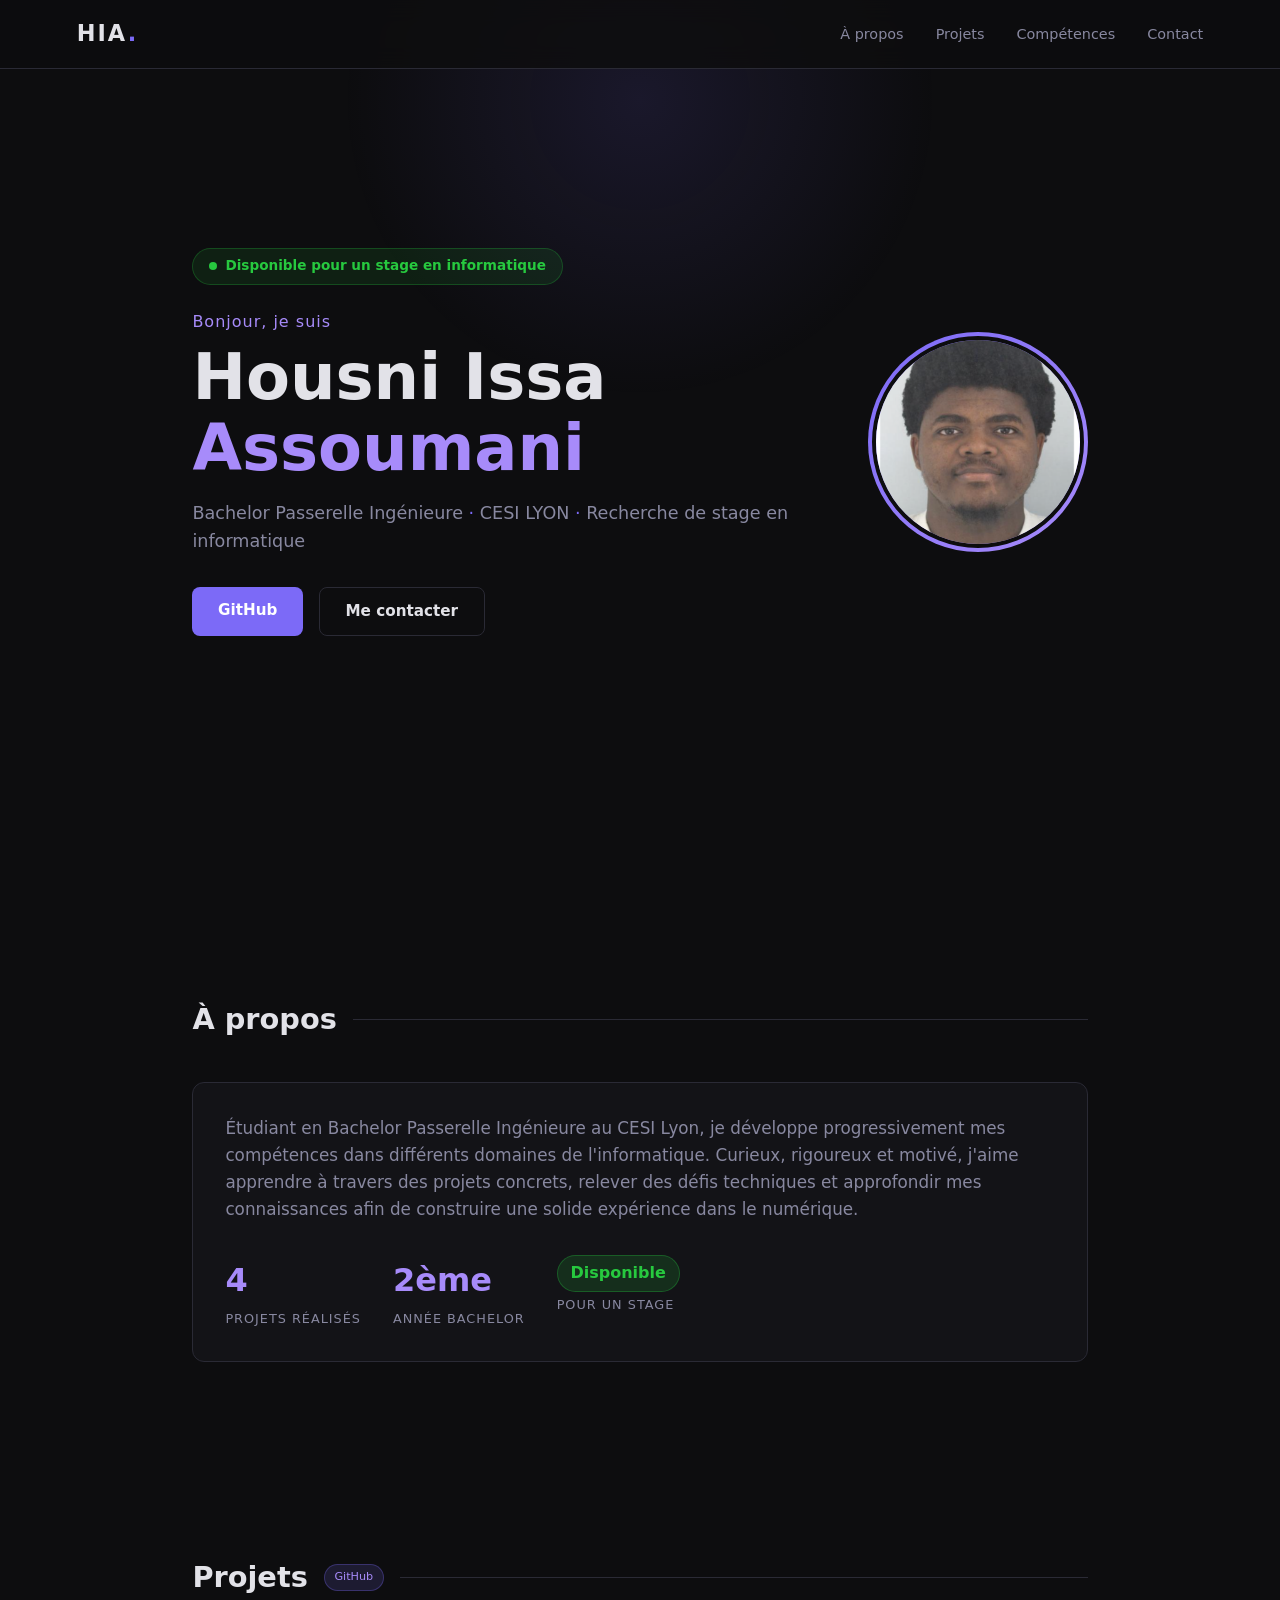
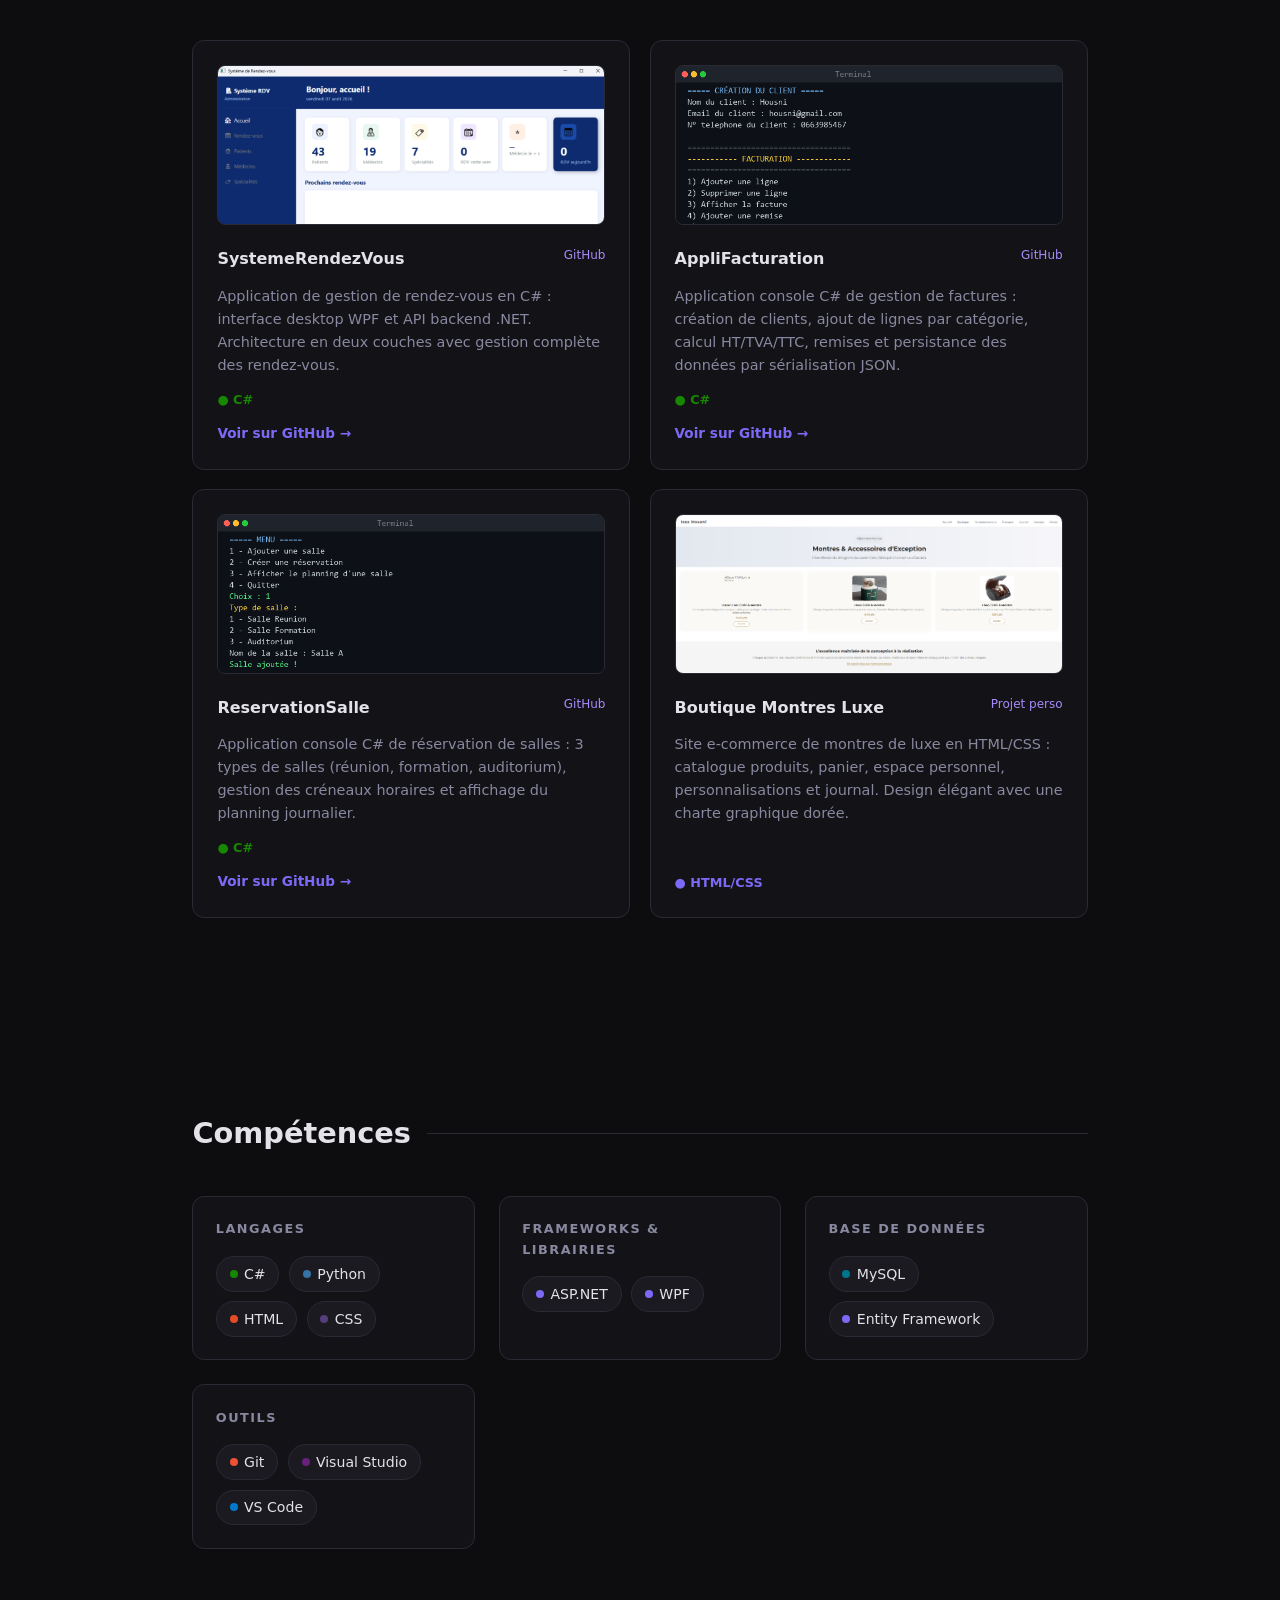
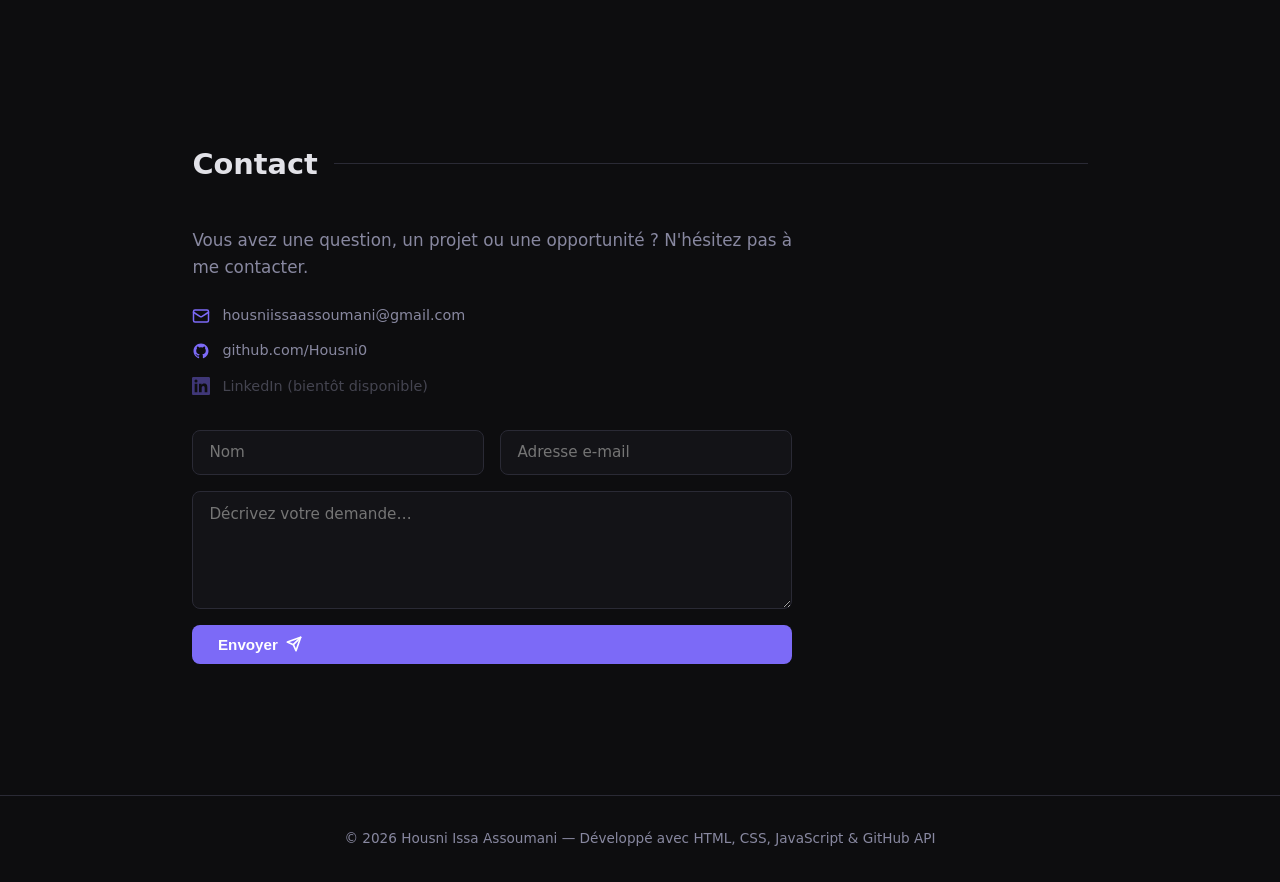
==== index.html @ fc41482b "Initial commit: portfolio Housni Issa Assoumani" ====
<!DOCTYPE html>
<html lang="fr">
<head>
  <meta charset="UTF-8" />
  <meta name="viewport" content="width=device-width, initial-scale=1.0" />
  <title>Housni Issa Assoumani — Portfolio</title>
  <link rel="stylesheet" href="style.css" />
</head>
<body>

  <!-- NAV -->
  <nav>
    <span class="logo">HIA<span class="dot">.</span></span>
    <ul>
      <li><a href="#about">À propos</a></li>
      <li><a href="#projects">Projets</a></li>
      <li><a href="#skills">Compétences</a></li>
      <li><a href="#contact">Contact</a></li>
    </ul>
  </nav>

  <!-- HERO -->
  <section id="hero">
    <div class="hero-bg-glow"></div>
    <div class="hero-content">
      <div class="hero-badge">
        <span class="pulse"></span> Disponible pour un stage en informatique
      </div>
      <p class="greeting">Bonjour, je suis</p>
      <h1>Housni Issa<br /><span class="highlight">Assoumani</span></h1>
      <p class="tagline">Bachelor Passerelle Ingénieure <span class="dot">·</span> CESI LYON <span class="dot">·</span> Recherche de stage en informatique</p>
      <div class="hero-links">
        <a href="https://github.com/Housni0" target="_blank" class="btn btn-primary">GitHub</a>
        <a href="#contact" class="btn btn-outline">Me contacter</a>
      </div>
    </div>
    <div class="hero-visual">
      <div class="avatar-ring">
        <img id="avatar" src="" alt="Housni Issa Assoumani" />
      </div>
    </div>
  </section>

  <!-- ABOUT -->
  <section id="about" class="reveal">
    <h2 class="section-title">À propos</h2>
    <div class="about-card">
      <p>
        Étudiant en Bachelor Passerelle Ingénieure au CESI Lyon, je développe progressivement
        mes compétences dans différents domaines de l'informatique. Curieux, rigoureux et motivé,
        j'aime apprendre à travers des projets concrets, relever des défis techniques et approfondir
        mes connaissances afin de construire une solide expérience dans le numérique.
      </p>
      <div class="stats">
        <div class="stat">
          <span class="stat-value">4</span>
          <span class="stat-label">Projets réalisés</span>
        </div>
        <div class="stat">
          <span class="stat-value">2ème</span>
          <span class="stat-label">Année Bachelor</span>
        </div>
        <div class="stat">
          <span class="stat-value available-badge">Disponible</span>
          <span class="stat-label">Pour un stage</span>
        </div>
      </div>
    </div>
  </section>

  <!-- PROJECTS -->
  <section id="projects" class="reveal">
    <h2 class="section-title">Projets <span class="tag">GitHub</span></h2>
    <div id="projects-grid" class="projects-grid">
      <div class="loading">Chargement des projets…</div>
    </div>
  </section>

  <!-- SKILLS -->
  <section id="skills" class="reveal">
    <h2 class="section-title">Compétences</h2>
    <div class="skills-grid">

      <div class="skill-category">
        <h3 class="skill-cat-title">Langages</h3>
        <div class="skill-badges">
          <span class="skill-badge"><span class="skill-dot" style="background:#178600"></span>C#</span>
          <span class="skill-badge"><span class="skill-dot" style="background:#3572A5"></span>Python</span>
          <span class="skill-badge"><span class="skill-dot" style="background:#e34c26"></span>HTML</span>
          <span class="skill-badge"><span class="skill-dot" style="background:#563d7c"></span>CSS</span>
        </div>
      </div>

      <div class="skill-category">
        <h3 class="skill-cat-title">Frameworks & Librairies</h3>
        <div class="skill-badges">
          <span class="skill-badge"><span class="skill-dot" style="background:#7c6af7"></span>ASP.NET</span>
          <span class="skill-badge"><span class="skill-dot" style="background:#7c6af7"></span>WPF</span>
        </div>
      </div>

      <div class="skill-category">
        <h3 class="skill-cat-title">Base de données</h3>
        <div class="skill-badges">
          <span class="skill-badge"><span class="skill-dot" style="background:#00758f"></span>MySQL</span>
          <span class="skill-badge"><span class="skill-dot" style="background:#7c6af7"></span>Entity Framework</span>
        </div>
      </div>

      <div class="skill-category">
        <h3 class="skill-cat-title">Outils</h3>
        <div class="skill-badges">
          <span class="skill-badge"><span class="skill-dot" style="background:#f05033"></span>Git</span>
          <span class="skill-badge"><span class="skill-dot" style="background:#68217a"></span>Visual Studio</span>
          <span class="skill-badge"><span class="skill-dot" style="background:#007acc"></span>VS Code</span>
        </div>
      </div>

    </div>
  </section>

  <!-- CONTACT -->
  <section id="contact" class="reveal">
    <h2 class="section-title">Contact</h2>
    <div class="contact-wrapper">
      <p>Vous avez une question, un projet ou une opportunité ? N'hésitez pas à me contacter.</p>

      <div class="contact-links">
        <a href="mailto:housniissaassoumani@gmail.com" class="contact-icon-link" title="Email">
          <svg xmlns="http://www.w3.org/2000/svg" viewBox="0 0 24 24" fill="none" stroke="currentColor" stroke-width="2" stroke-linecap="round" stroke-linejoin="round"><rect width="20" height="16" x="2" y="4" rx="2"/><path d="m22 7-8.97 5.7a1.94 1.94 0 0 1-2.06 0L2 7"/></svg>
          housniissaassoumani@gmail.com
        </a>
        <a href="https://github.com/Housni0" target="_blank" class="contact-icon-link" title="GitHub">
          <svg xmlns="http://www.w3.org/2000/svg" viewBox="0 0 24 24" fill="currentColor"><path d="M12 2C6.477 2 2 6.484 2 12.017c0 4.425 2.865 8.18 6.839 9.504.5.092.682-.217.682-.483 0-.237-.008-.868-.013-1.703-2.782.605-3.369-1.343-3.369-1.343-.454-1.158-1.11-1.466-1.11-1.466-.908-.62.069-.608.069-.608 1.003.07 1.531 1.032 1.531 1.032.892 1.53 2.341 1.088 2.91.832.092-.647.35-1.088.636-1.338-2.22-.253-4.555-1.113-4.555-4.951 0-1.093.39-1.988 1.029-2.688-.103-.253-.446-1.272.098-2.65 0 0 .84-.27 2.75 1.026A9.564 9.564 0 0 1 12 6.844a9.59 9.59 0 0 1 2.504.337c1.909-1.296 2.747-1.027 2.747-1.027.546 1.379.202 2.398.1 2.651.64.7 1.028 1.595 1.028 2.688 0 3.848-2.339 4.695-4.566 4.943.359.309.678.92.678 1.855 0 1.338-.012 2.419-.012 2.747 0 .268.18.58.688.482A10.02 10.02 0 0 0 22 12.017C22 6.484 17.522 2 12 2z"/></svg>
          github.com/Housni0
        </a>
        <a href="#" class="contact-icon-link linkedin-placeholder" title="LinkedIn (bientôt)">
          <svg xmlns="http://www.w3.org/2000/svg" viewBox="0 0 24 24" fill="currentColor"><path d="M20.447 20.452h-3.554v-5.569c0-1.328-.027-3.037-1.852-3.037-1.853 0-2.136 1.445-2.136 2.939v5.667H9.351V9h3.414v1.561h.046c.477-.9 1.637-1.85 3.37-1.85 3.601 0 4.267 2.37 4.267 5.455v6.286zM5.337 7.433a2.062 2.062 0 0 1-2.063-2.065 2.064 2.064 0 1 1 2.063 2.065zm1.782 13.019H3.555V9h3.564v11.452zM22.225 0H1.771C.792 0 0 .774 0 1.729v20.542C0 23.227.792 24 1.771 24h20.451C23.2 24 24 23.227 24 22.271V1.729C24 .774 23.2 0 22.222 0h.003z"/></svg>
          LinkedIn (bientôt disponible)
        </a>
      </div>

      <form id="contact-form">
        <div class="form-row">
          <input type="text" id="f-name" placeholder="Nom" required />
          <input type="email" id="f-email" placeholder="Adresse e-mail" required />
        </div>
        <textarea id="f-message" placeholder="Décrivez votre demande…" rows="5" required></textarea>
        <button type="submit" class="btn btn-primary btn-send">
          <span>Envoyer</span>
          <svg xmlns="http://www.w3.org/2000/svg" width="16" height="16" viewBox="0 0 24 24" fill="none" stroke="currentColor" stroke-width="2.5" stroke-linecap="round" stroke-linejoin="round"><path d="m22 2-7 20-4-9-9-4Z"/><path d="M22 2 11 13"/></svg>
        </button>
        <p id="form-status" class="form-status"></p>
      </form>
    </div>
  </section>

  <footer>
    <p>© 2026 Housni Issa Assoumani — Développé avec HTML, CSS, JavaScript & GitHub API</p>
  </footer>

  <!-- Lightbox -->
  <div id="lightbox">
    <button id="lightbox-close">✕</button>
    <img id="lightbox-img" src="" alt="Aperçu projet" />
  </div>

  <script src="app.js"></script>
</body>
</html>
---- style.css ----
/* ===== RESET & BASE ===== */
*, *::before, *::after { box-sizing: border-box; margin: 0; padding: 0; }

:root {
  --bg: #0d0d0f;
  --bg2: #131317;
  --bg3: #1a1a20;
  --border: #2a2a35;
  --accent: #7c6af7;
  --accent2: #a78bfa;
  --text: #e2e2e8;
  --muted: #8888a0;
  --radius: 12px;
  --font: 'Segoe UI', system-ui, sans-serif;
}

html { scroll-behavior: smooth; }

body {
  background: var(--bg);
  color: var(--text);
  font-family: var(--font);
  line-height: 1.6;
}

a { color: inherit; text-decoration: none; }

/* ===== NAV ===== */
nav {
  position: fixed;
  top: 0; left: 0; right: 0;
  z-index: 100;
  display: flex;
  align-items: center;
  justify-content: space-between;
  padding: 1rem 6%;
  background: rgba(13,13,15,0.85);
  backdrop-filter: blur(12px);
  border-bottom: 1px solid var(--border);
}

.logo {
  font-size: 1.4rem;
  font-weight: 700;
  letter-spacing: 2px;
  cursor: pointer;
}

.dot { color: var(--accent); }

nav ul {
  list-style: none;
  display: flex;
  gap: 2rem;
}

nav ul a {
  font-size: 0.9rem;
  color: var(--muted);
  transition: color 0.2s;
  position: relative;
  padding-bottom: 4px;
}

nav ul a::after {
  content: '';
  position: absolute;
  bottom: 0; left: 0;
  width: 0; height: 2px;
  background: var(--accent2);
  border-radius: 2px;
  transition: width 0.2s;
}

nav ul a:hover { color: var(--text); }
nav ul a:hover::after { width: 100%; }
nav ul a.nav-active { color: var(--accent2); }
nav ul a.nav-active::after { width: 100%; }

/* ===== SECTIONS ===== */
section {
  padding: 6rem 8%;
  max-width: 1100px;
  margin: 0 auto;
}

.section-title {
  font-size: 1.8rem;
  font-weight: 700;
  margin-bottom: 2.5rem;
  display: flex;
  align-items: center;
  gap: 1rem;
}

.section-title::after {
  content: '';
  flex: 1;
  height: 1px;
  background: var(--border);
}

.tag {
  font-size: 0.7rem;
  background: rgba(124,106,247,0.15);
  color: var(--accent2);
  border: 1px solid rgba(124,106,247,0.3);
  padding: 0.2rem 0.6rem;
  border-radius: 20px;
  font-weight: 500;
}

/* ===== SCROLL REVEAL ===== */
.reveal {
  opacity: 0;
  transform: translateY(30px);
  transition: opacity 0.6s ease, transform 0.6s ease;
}

.reveal.visible {
  opacity: 1;
  transform: translateY(0);
}

/* ===== HERO ===== */
#hero {
  min-height: 100vh;
  display: flex;
  align-items: center;
  justify-content: space-between;
  gap: 3rem;
  padding-top: 5rem;
  max-width: 1100px;
  margin: 0 auto;
  position: relative;
}

.hero-bg-glow {
  position: fixed;
  top: -200px;
  left: 50%;
  transform: translateX(-50%);
  width: 600px;
  height: 600px;
  background: radial-gradient(circle, rgba(124,106,247,0.12) 0%, transparent 70%);
  pointer-events: none;
  z-index: 0;
}

.hero-content {
  flex: 1;
  position: relative;
  z-index: 1;
}

/* ===== BADGE DISPONIBLE ===== */
.hero-badge {
  display: inline-flex;
  align-items: center;
  gap: 0.5rem;
  background: rgba(39,201,63,0.1);
  border: 1px solid rgba(39,201,63,0.25);
  color: #27c93f;
  font-size: 0.85rem;
  font-weight: 600;
  padding: 0.4rem 1rem;
  border-radius: 20px;
  margin-bottom: 1.5rem;
}

.pulse {
  width: 8px;
  height: 8px;
  background: #27c93f;
  border-radius: 50%;
  display: inline-block;
  animation: pulse 2s infinite;
}

@keyframes pulse {
  0%, 100% { box-shadow: 0 0 0 0 rgba(39,201,63,0.5); }
  50% { box-shadow: 0 0 0 6px rgba(39,201,63,0); }
}

.greeting {
  color: var(--accent2);
  font-size: 1rem;
  margin-bottom: 0.5rem;
  letter-spacing: 1px;
}

.hero-content h1 {
  font-size: clamp(2.5rem, 6vw, 4rem);
  font-weight: 800;
  line-height: 1.1;
  margin-bottom: 1rem;
}

.highlight { color: var(--accent2); }

.tagline {
  color: var(--muted);
  font-size: 1.1rem;
  margin-bottom: 2rem;
}

.hero-links { display: flex; gap: 1rem; flex-wrap: wrap; }

/* ===== BUTTONS ===== */
.btn {
  padding: 0.7rem 1.6rem;
  border-radius: 8px;
  font-size: 0.95rem;
  font-weight: 600;
  cursor: pointer;
  border: none;
  transition: all 0.2s;
  display: inline-block;
}

.btn-primary { background: var(--accent); color: #fff; }
.btn-primary:hover { background: var(--accent2); transform: translateY(-2px); box-shadow: 0 8px 24px rgba(124,106,247,0.3); }
.btn-outline { background: transparent; color: var(--text); border: 1px solid var(--border); }
.btn-outline:hover { border-color: var(--accent); color: var(--accent2); }

/* ===== AVATAR ===== */
.hero-visual { flex-shrink: 0; position: relative; z-index: 1; }

.avatar-ring {
  width: 220px;
  height: 220px;
  border-radius: 50%;
  padding: 4px;
  background: linear-gradient(135deg, var(--accent), var(--accent2));
  animation: float 6s ease-in-out infinite;
}

@keyframes float {
  0%, 100% { transform: translateY(0); }
  50% { transform: translateY(-10px); }
}

.avatar-ring img {
  width: 100%;
  height: 100%;
  border-radius: 50%;
  object-fit: cover;
  border: 4px solid var(--bg);
  background: var(--bg3);
}

/* ===== ABOUT ===== */
.about-card {
  background: var(--bg2);
  border: 1px solid var(--border);
  border-radius: var(--radius);
  padding: 2rem;
}

.about-card p { color: var(--muted); font-size: 1.05rem; margin-bottom: 2rem; }

.stats { display: flex; gap: 2rem; flex-wrap: wrap; }

.stat { display: flex; flex-direction: column; gap: 0.2rem; }

.stat-value {
  font-size: 2rem;
  font-weight: 700;
  color: var(--accent2);
}

.stat-label {
  font-size: 0.8rem;
  color: var(--muted);
  text-transform: uppercase;
  letter-spacing: 1px;
}

.available-badge {
  font-size: 1rem !important;
  background: rgba(39,201,63,0.15);
  color: #27c93f !important;
  border: 1px solid rgba(39,201,63,0.3);
  border-radius: 20px;
  padding: 0.3rem 0.8rem;
  display: inline-block;
}

/* ===== PROJECTS ===== */
.projects-grid {
  display: grid;
  grid-template-columns: repeat(auto-fill, minmax(300px, 1fr));
  gap: 1.2rem;
}

.project-card {
  background: var(--bg2);
  border: 1px solid var(--border);
  border-radius: var(--radius);
  padding: 1.5rem;
  display: flex;
  flex-direction: column;
  gap: 0.8rem;
  transition: border-color 0.2s, transform 0.2s, box-shadow 0.2s;
}

.project-card:hover {
  border-color: var(--accent);
  transform: translateY(-4px);
  box-shadow: 0 12px 32px rgba(124,106,247,0.1);
}

.project-header {
  display: flex;
  justify-content: space-between;
  align-items: flex-start;
  gap: 0.5rem;
}

.project-name { font-weight: 700; font-size: 1rem; color: var(--text); }
.project-stars { font-size: 0.8rem; color: var(--muted); white-space: nowrap; }
.project-desc { font-size: 0.9rem; color: var(--muted); flex: 1; }
.project-lang { font-size: 0.8rem; color: var(--accent2); font-weight: 600; }
.project-link { font-size: 0.85rem; color: var(--accent); font-weight: 600; margin-top: auto; transition: color 0.2s; }
.project-link:hover { color: var(--accent2); }

/* ===== SCREENSHOT PREVIEW ===== */
.project-screenshot {
  width: 100%;
  height: 160px;
  overflow: hidden;
  border-radius: 8px;
  margin-bottom: 0.5rem;
  background: var(--bg3);
  border: 1px solid var(--border);
}

.project-screenshot img {
  width: 100%;
  height: 100%;
  object-fit: cover;
  object-position: top;
  transition: transform 0.3s ease;
}

.project-card:hover .project-screenshot img { transform: scale(1.04); }

/* ===== LIGHTBOX ===== */
#lightbox {
  display: none;
  position: fixed;
  inset: 0;
  z-index: 999;
  background: rgba(0,0,0,0.88);
  align-items: center;
  justify-content: center;
  padding: 2rem;
}

#lightbox.active { display: flex; }

#lightbox img {
  max-width: 90vw;
  max-height: 85vh;
  border-radius: 10px;
  box-shadow: 0 0 60px rgba(0,0,0,0.8);
  object-fit: contain;
}

#lightbox-close {
  position: fixed;
  top: 1.2rem; right: 1.5rem;
  background: var(--bg3);
  border: 1px solid var(--border);
  color: var(--text);
  font-size: 1.2rem;
  width: 2.2rem; height: 2.2rem;
  border-radius: 50%;
  cursor: pointer;
  display: flex;
  align-items: center;
  justify-content: center;
}

/* ===== SKILLS ===== */
.skills-grid {
  display: grid;
  grid-template-columns: repeat(auto-fill, minmax(220px, 1fr));
  gap: 1.5rem;
}

.skill-category {
  background: var(--bg2);
  border: 1px solid var(--border);
  border-radius: var(--radius);
  padding: 1.4rem;
  transition: border-color 0.2s;
}

.skill-category:hover { border-color: var(--accent); }

.skill-cat-title {
  font-size: 0.8rem;
  text-transform: uppercase;
  letter-spacing: 1.5px;
  color: var(--muted);
  margin-bottom: 1rem;
  font-weight: 600;
}

.skill-badges { display: flex; flex-wrap: wrap; gap: 0.6rem; }

.skill-badge {
  display: flex;
  align-items: center;
  gap: 0.4rem;
  background: var(--bg3);
  border: 1px solid var(--border);
  border-radius: 20px;
  padding: 0.35rem 0.8rem;
  font-size: 0.88rem;
  font-weight: 500;
  color: var(--text);
  transition: border-color 0.2s, transform 0.2s;
}

.skill-badge:hover { border-color: var(--accent); transform: translateY(-2px); }

.skill-dot {
  width: 8px;
  height: 8px;
  border-radius: 50%;
  flex-shrink: 0;
}

/* ===== CONTACT ===== */
.contact-wrapper { max-width: 600px; }
.contact-wrapper > p { color: var(--muted); margin-bottom: 1.5rem; font-size: 1.05rem; }

.contact-links {
  display: flex;
  flex-direction: column;
  gap: 0.75rem;
  margin-bottom: 2rem;
}

.contact-icon-link {
  display: flex;
  align-items: center;
  gap: 0.75rem;
  color: var(--muted);
  font-size: 0.9rem;
  transition: color 0.2s, transform 0.2s;
  width: fit-content;
}

.contact-icon-link svg {
  width: 18px;
  height: 18px;
  flex-shrink: 0;
  color: var(--accent);
}

.contact-icon-link:hover {
  color: var(--accent2);
  transform: translateX(4px);
}

.linkedin-placeholder { opacity: 0.45; cursor: default; pointer-events: none; }

/* ===== BUTTON SEND ===== */
.btn-send {
  display: flex;
  align-items: center;
  gap: 0.5rem;
  overflow: hidden;
  position: relative;
}

.btn-send svg {
  transition: transform 0.3s ease;
}

.btn-send:hover svg {
  transform: translateX(4px) translateY(-2px);
}

#contact-form { display: flex; flex-direction: column; gap: 1rem; }

.form-row { display: grid; grid-template-columns: 1fr 1fr; gap: 1rem; }

input, textarea {
  width: 100%;
  background: var(--bg2);
  border: 1px solid var(--border);
  border-radius: 8px;
  padding: 0.8rem 1rem;
  color: var(--text);
  font-family: var(--font);
  font-size: 0.95rem;
  outline: none;
  transition: border-color 0.2s;
}

input:focus, textarea:focus { border-color: var(--accent); }
textarea { resize: vertical; }

.form-status { font-size: 0.9rem; color: var(--accent2); min-height: 1.2rem; }

/* ===== FOOTER ===== */
footer {
  text-align: center;
  padding: 2rem;
  color: var(--muted);
  font-size: 0.85rem;
  border-top: 1px solid var(--border);
}

/* ===== LOADING ===== */
.loading { color: var(--muted); font-style: italic; padding: 1rem 0; }

/* ===== RESPONSIVE ===== */
@media (max-width: 700px) {
  #hero { flex-direction: column-reverse; text-align: center; padding-top: 7rem; }
  .hero-links { justify-content: center; }
  .avatar-ring { width: 160px; height: 160px; }
  .form-row { grid-template-columns: 1fr; }
  nav ul { gap: 1rem; }
  nav ul a::after { display: none; }
}
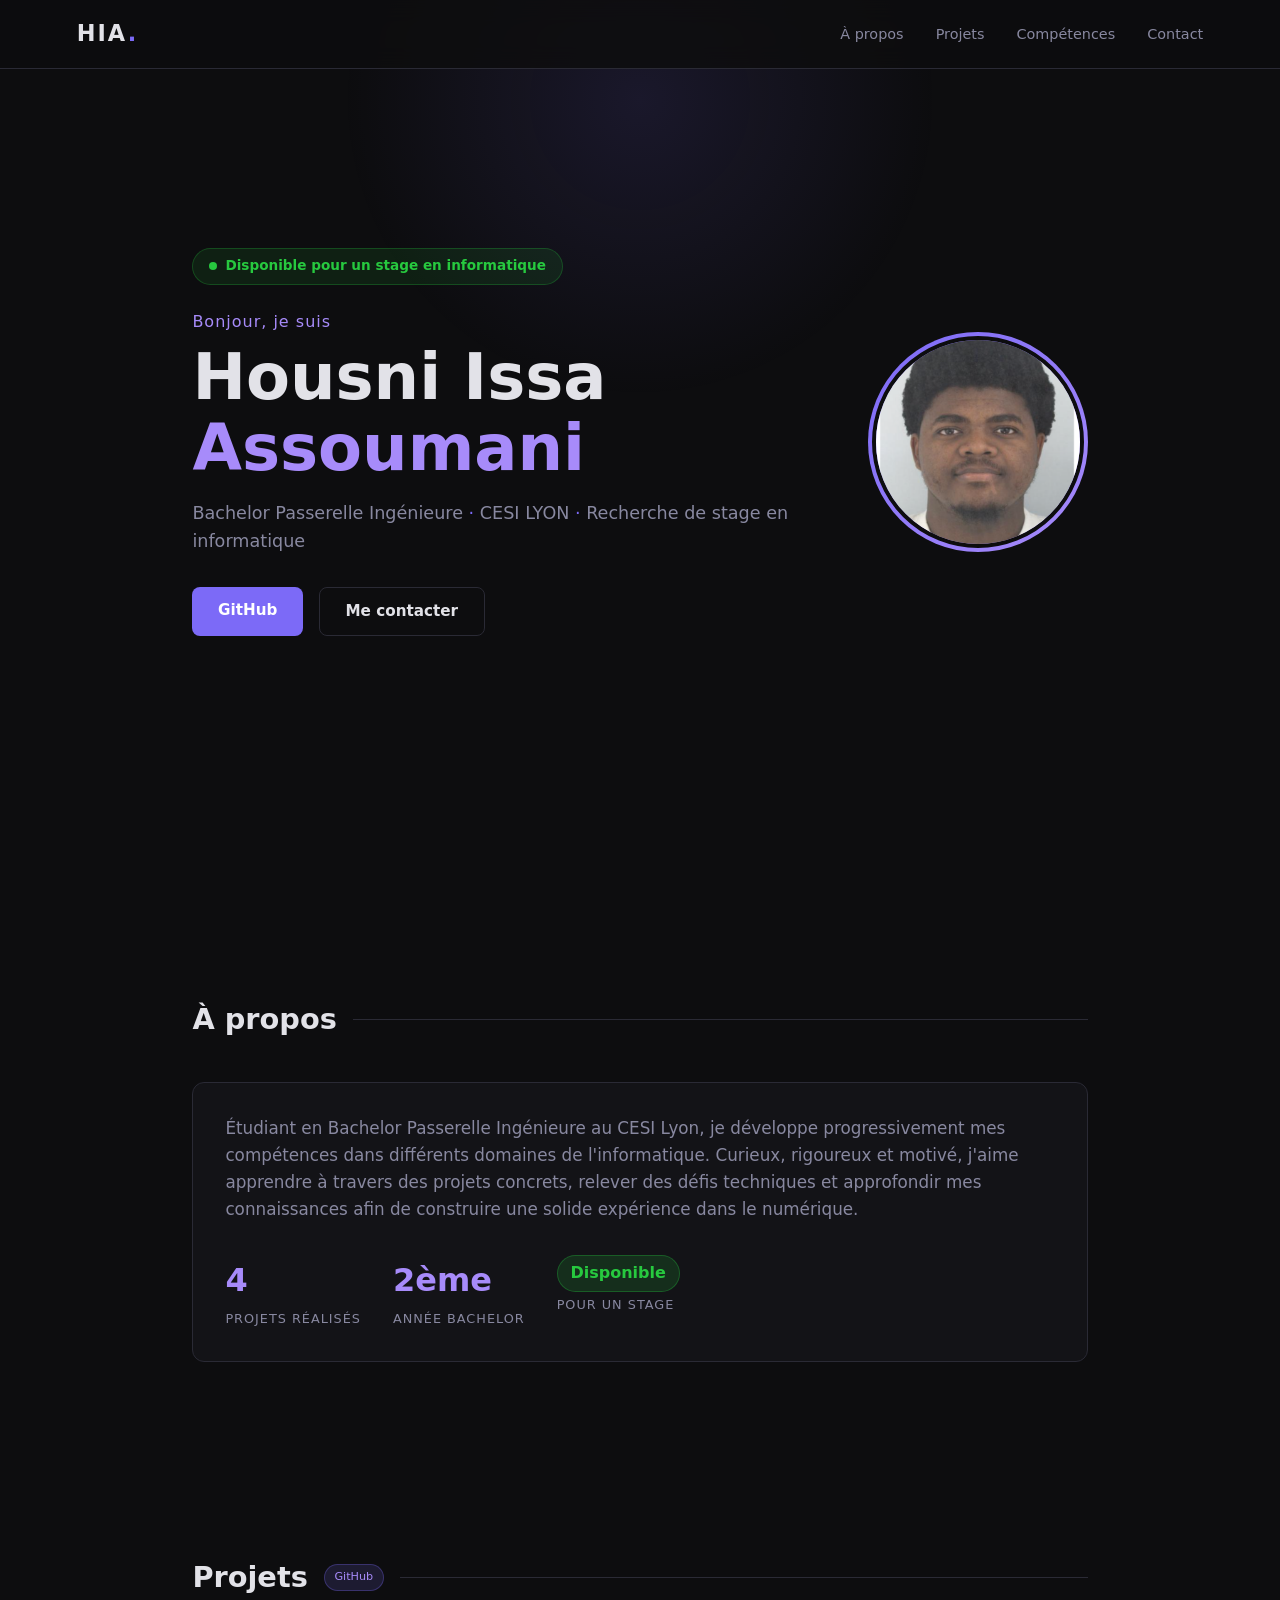
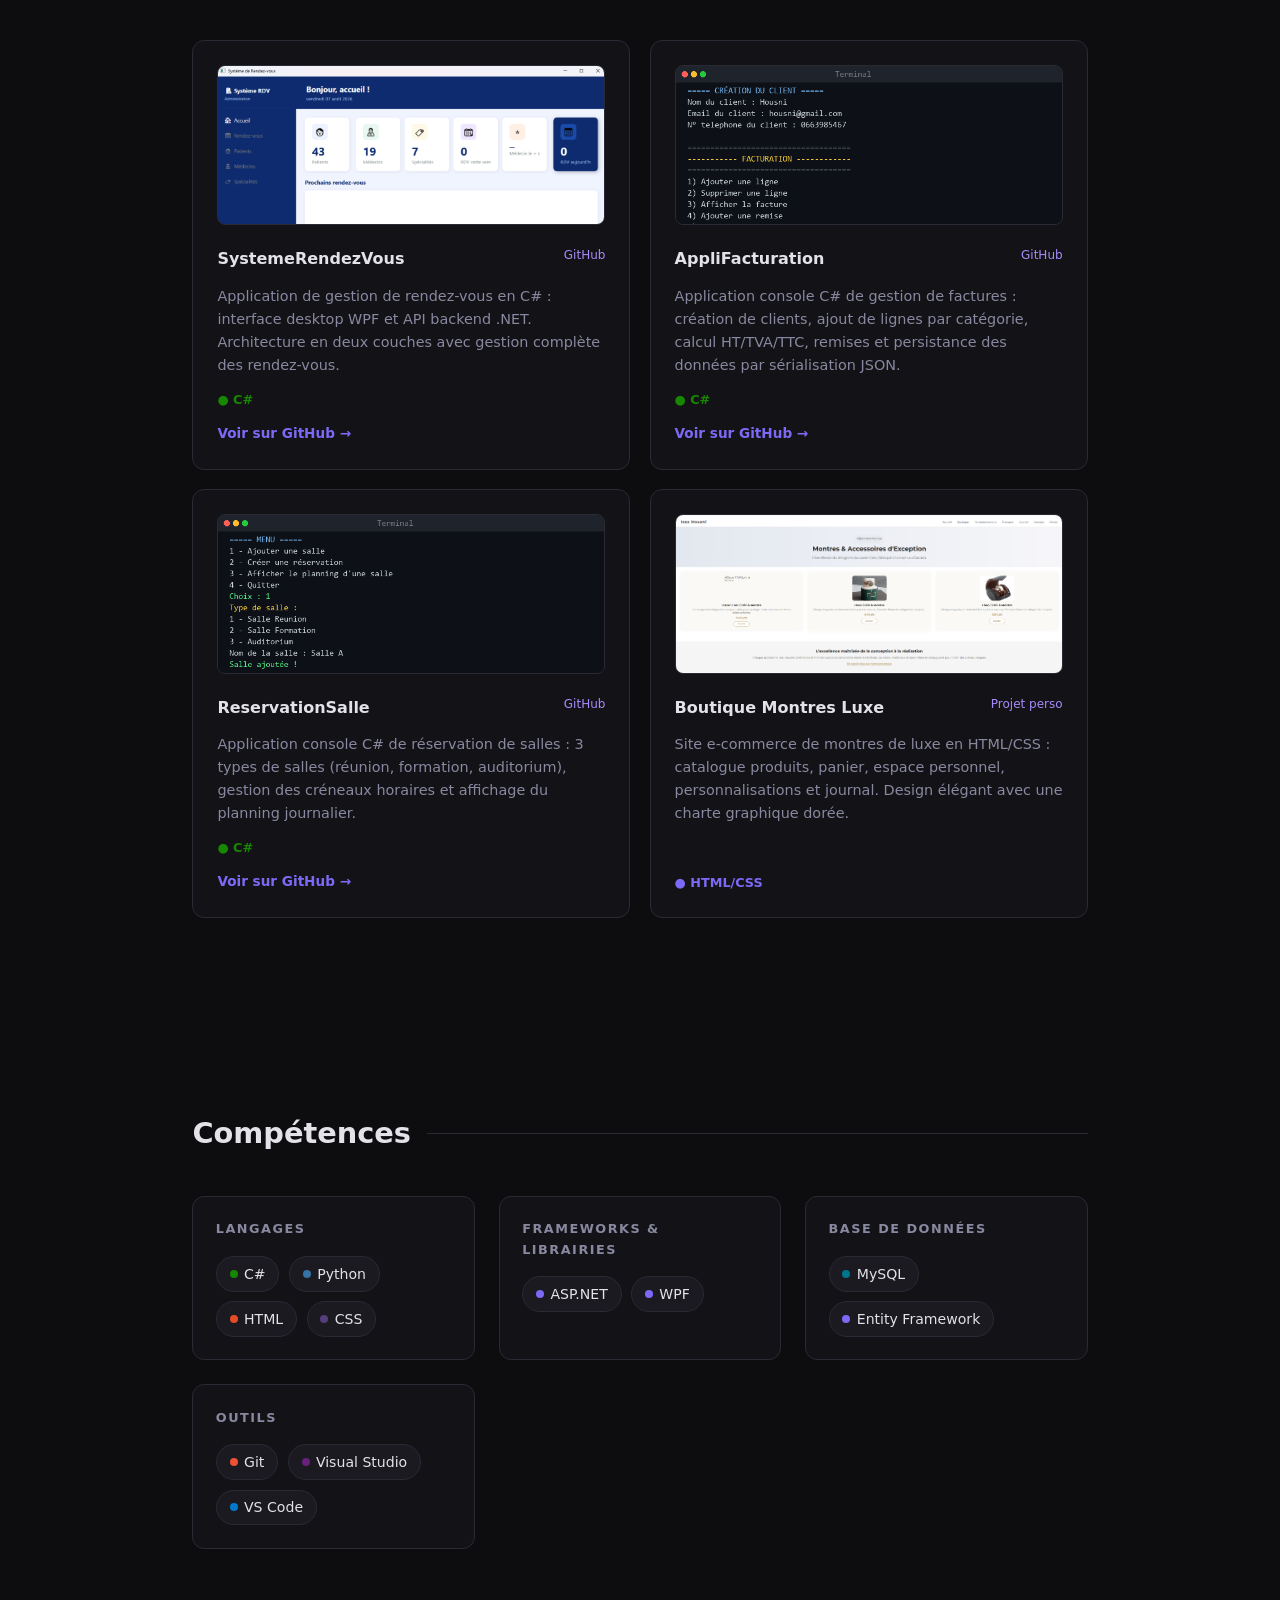
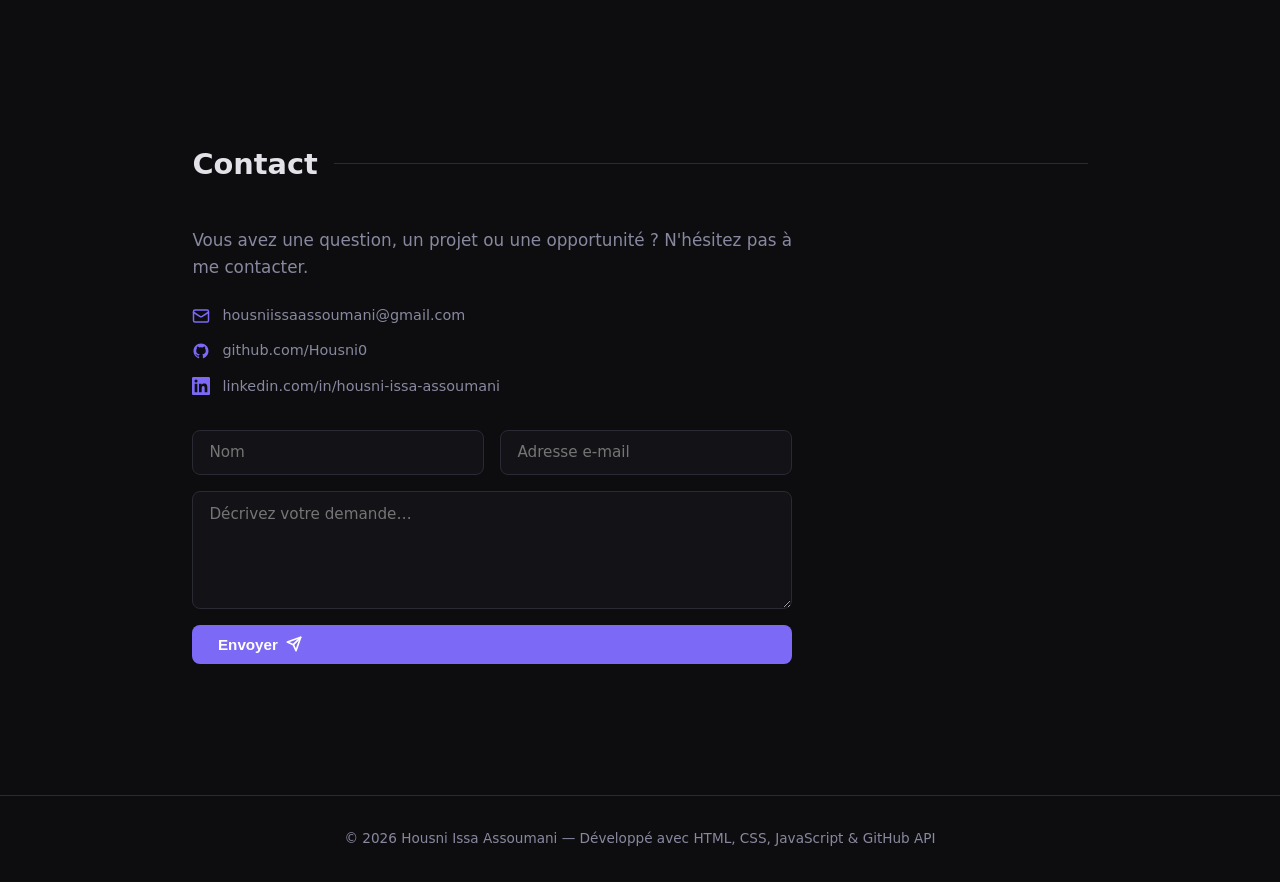
==== commit f48ba409: "Activate LinkedIn link" ====
--- a/index.html
+++ b/index.html
@@ -134,18 +134,18 @@
           <svg xmlns="http://www.w3.org/2000/svg" viewBox="0 0 24 24" fill="currentColor"><path d="M12 2C6.477 2 2 6.484 2 12.017c0 4.425 2.865 8.18 6.839 9.504.5.092.682-.217.682-.483 0-.237-.008-.868-.013-1.703-2.782.605-3.369-1.343-3.369-1.343-.454-1.158-1.11-1.466-1.11-1.466-.908-.62.069-.608.069-.608 1.003.07 1.531 1.032 1.531 1.032.892 1.53 2.341 1.088 2.91.832.092-.647.35-1.088.636-1.338-2.22-.253-4.555-1.113-4.555-4.951 0-1.093.39-1.988 1.029-2.688-.103-.253-.446-1.272.098-2.65 0 0 .84-.27 2.75 1.026A9.564 9.564 0 0 1 12 6.844a9.59 9.59 0 0 1 2.504.337c1.909-1.296 2.747-1.027 2.747-1.027.546 1.379.202 2.398.1 2.651.64.7 1.028 1.595 1.028 2.688 0 3.848-2.339 4.695-4.566 4.943.359.309.678.92.678 1.855 0 1.338-.012 2.419-.012 2.747 0 .268.18.58.688.482A10.02 10.02 0 0 0 22 12.017C22 6.484 17.522 2 12 2z"/></svg>
           github.com/Housni0
         </a>
-        <a href="#" class="contact-icon-link linkedin-placeholder" title="LinkedIn (bientôt)">
+        <a href="https://www.linkedin.com/in/housni-issa-assoumani-a77447428" target="_blank" class="contact-icon-link" title="LinkedIn">
           <svg xmlns="http://www.w3.org/2000/svg" viewBox="0 0 24 24" fill="currentColor"><path d="M20.447 20.452h-3.554v-5.569c0-1.328-.027-3.037-1.852-3.037-1.853 0-2.136 1.445-2.136 2.939v5.667H9.351V9h3.414v1.561h.046c.477-.9 1.637-1.85 3.37-1.85 3.601 0 4.267 2.37 4.267 5.455v6.286zM5.337 7.433a2.062 2.062 0 0 1-2.063-2.065 2.064 2.064 0 1 1 2.063 2.065zm1.782 13.019H3.555V9h3.564v11.452zM22.225 0H1.771C.792 0 0 .774 0 1.729v20.542C0 23.227.792 24 1.771 24h20.451C23.2 24 24 23.227 24 22.271V1.729C24 .774 23.2 0 22.222 0h.003z"/></svg>
-          LinkedIn (bientôt disponible)
+          linkedin.com/in/housni-issa-assoumani
         </a>
       </div>
 
       <form id="contact-form">
         <div class="form-row">
-          <input type="text" id="f-name" placeholder="Nom" required />
-          <input type="email" id="f-email" placeholder="Adresse e-mail" required />
+          <input type="text" id="f-name" name="name" placeholder="Nom" required />
+          <input type="email" id="f-email" name="email" placeholder="Adresse e-mail" required />
         </div>
-        <textarea id="f-message" placeholder="Décrivez votre demande…" rows="5" required></textarea>
+        <textarea id="f-message" name="message" placeholder="Décrivez votre demande…" rows="5" required></textarea>
         <button type="submit" class="btn btn-primary btn-send">
           <span>Envoyer</span>
           <svg xmlns="http://www.w3.org/2000/svg" width="16" height="16" viewBox="0 0 24 24" fill="none" stroke="currentColor" stroke-width="2.5" stroke-linecap="round" stroke-linejoin="round"><path d="m22 2-7 20-4-9-9-4Z"/><path d="M22 2 11 13"/></svg>
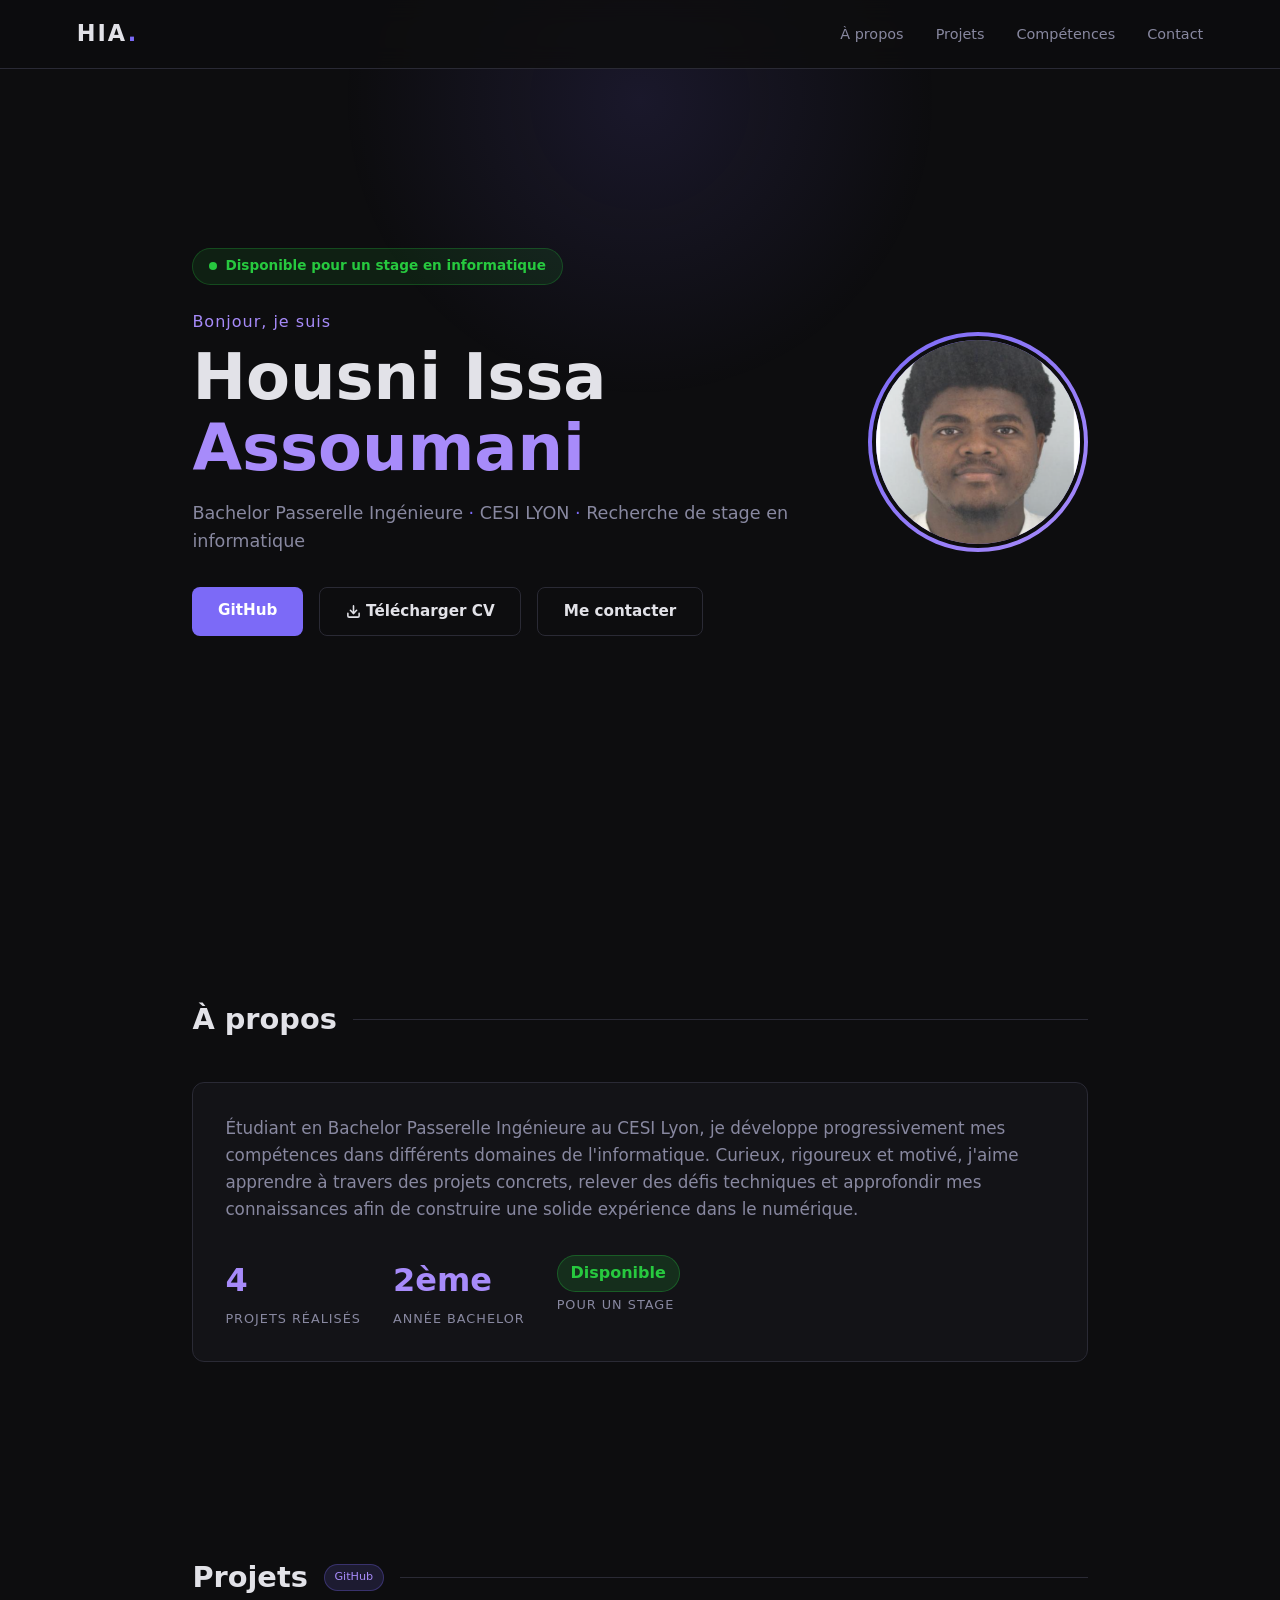
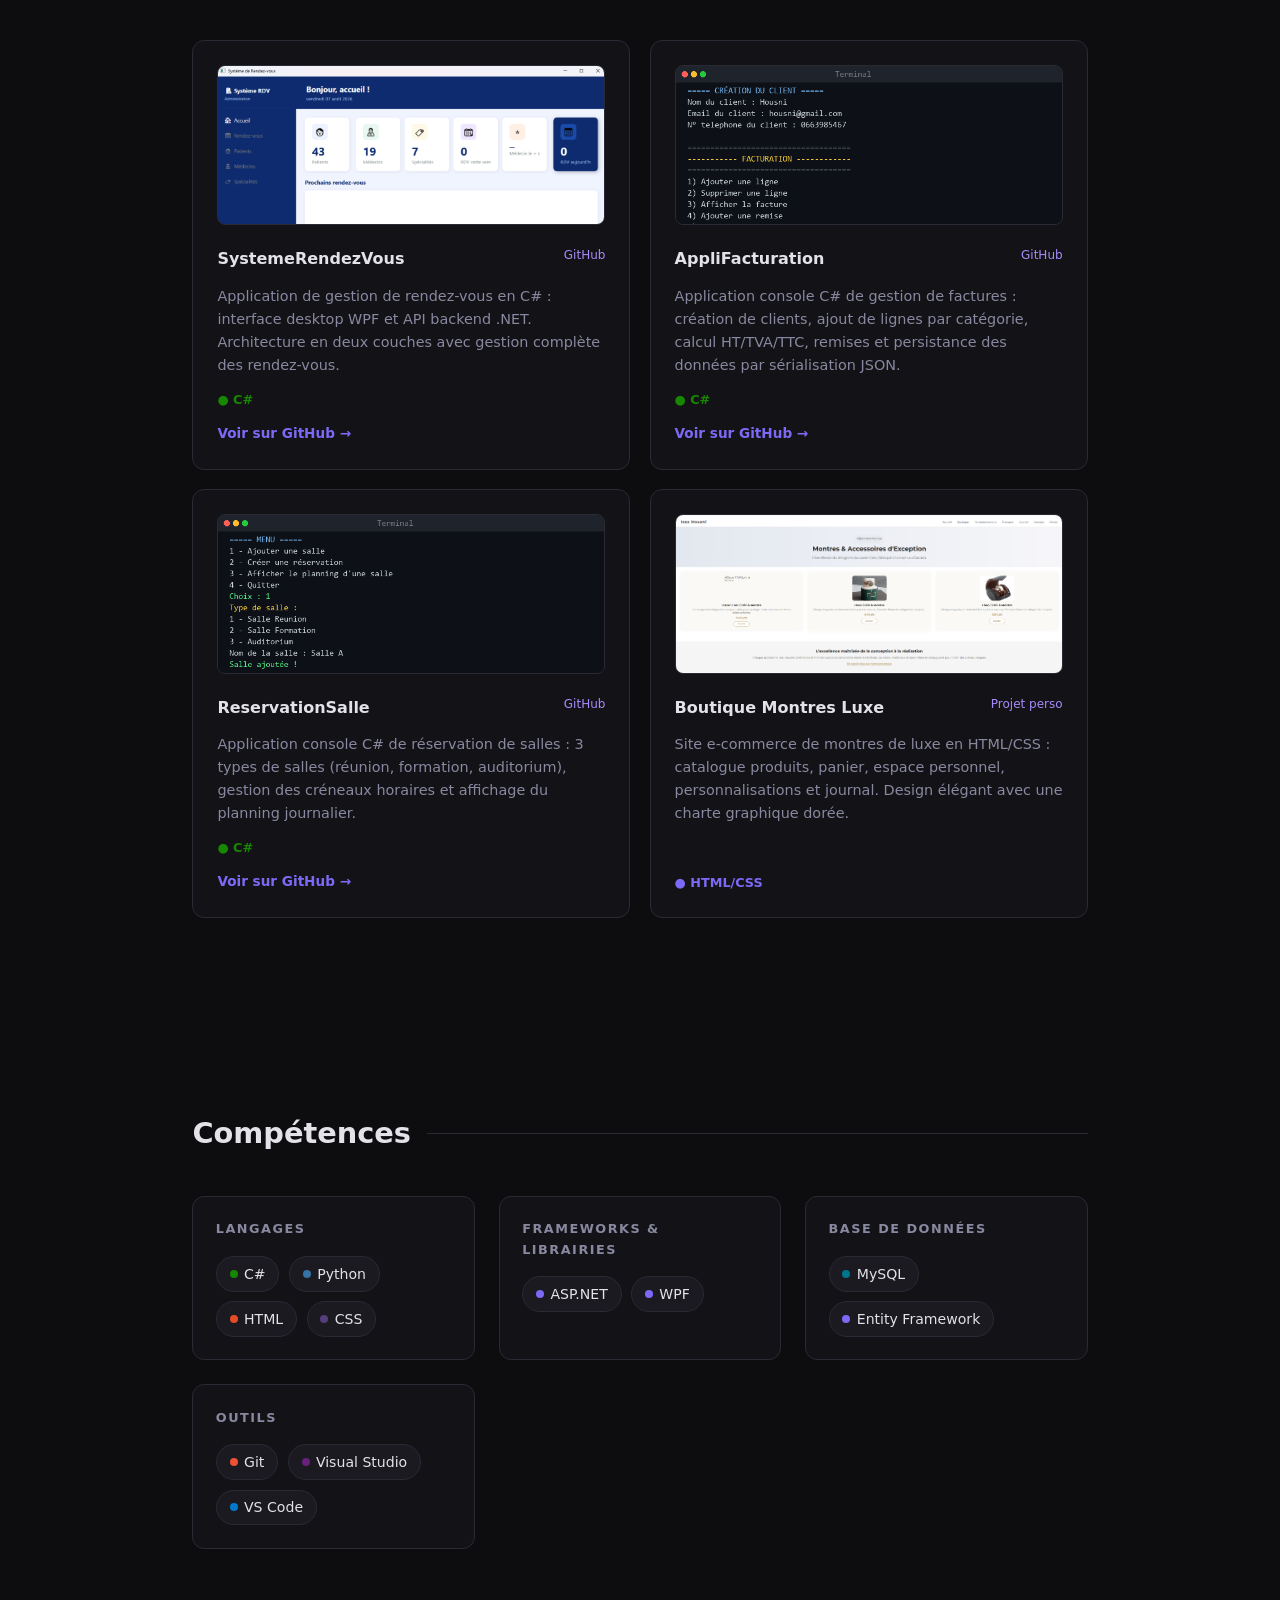
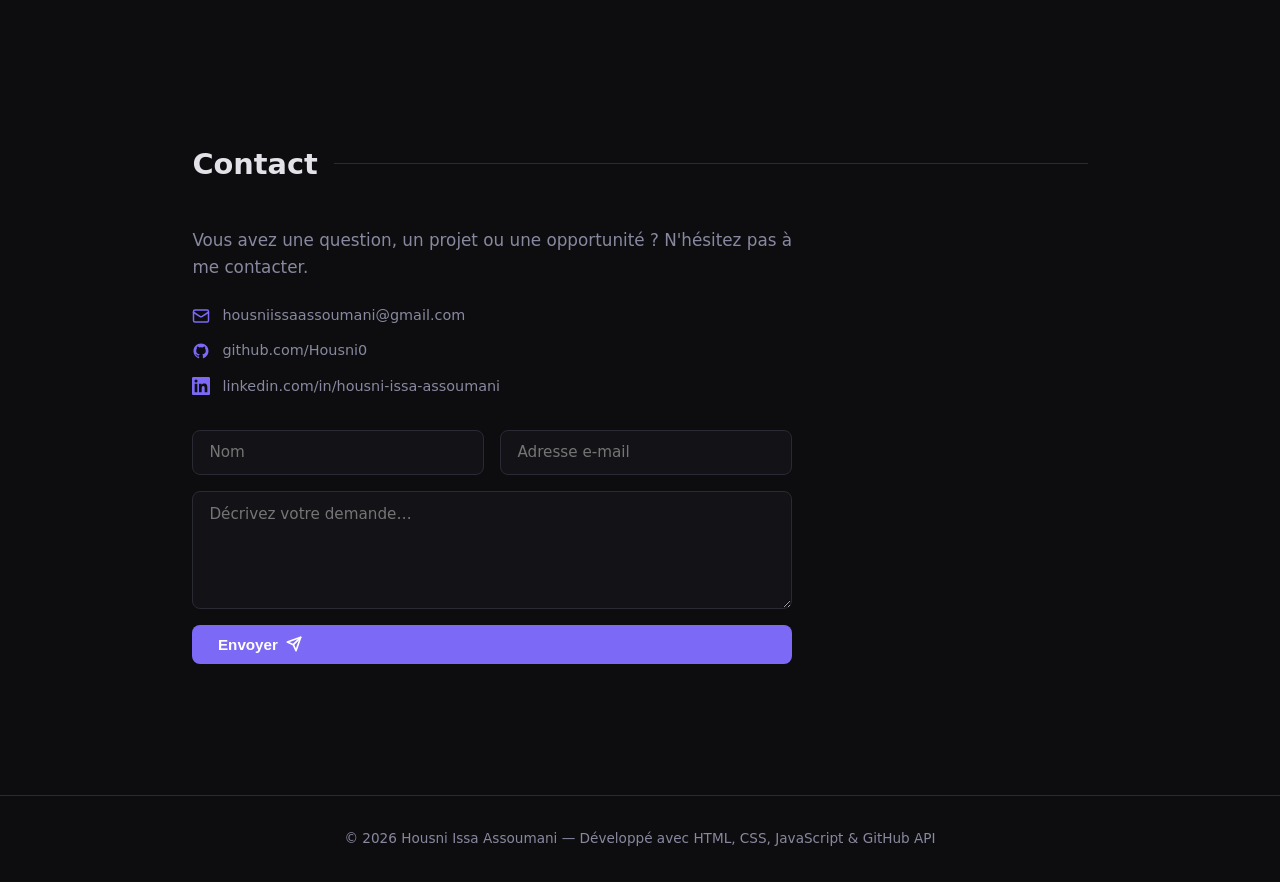
==== commit 6129b64c: "Add CV PDF download button to hero section" ====
--- a/index.html
+++ b/index.html
@@ -31,6 +31,9 @@
       <p class="tagline">Bachelor Passerelle Ingénieure <span class="dot">·</span> CESI LYON <span class="dot">·</span> Recherche de stage en informatique</p>
       <div class="hero-links">
         <a href="https://github.com/Housni0" target="_blank" class="btn btn-primary">GitHub</a>
+        <a href="CV_Housni_Issa_Assoumani.pdf" download class="btn btn-outline">
+          <svg xmlns="http://www.w3.org/2000/svg" width="15" height="15" viewBox="0 0 24 24" fill="none" stroke="currentColor" stroke-width="2.5" stroke-linecap="round" stroke-linejoin="round" style="vertical-align:middle;margin-right:0.35rem"><path d="M21 15v4a2 2 0 0 1-2 2H5a2 2 0 0 1-2-2v-4"/><polyline points="7 10 12 15 17 10"/><line x1="12" x2="12" y1="15" y2="3"/></svg>Télécharger CV
+        </a>
         <a href="#contact" class="btn btn-outline">Me contacter</a>
       </div>
     </div>
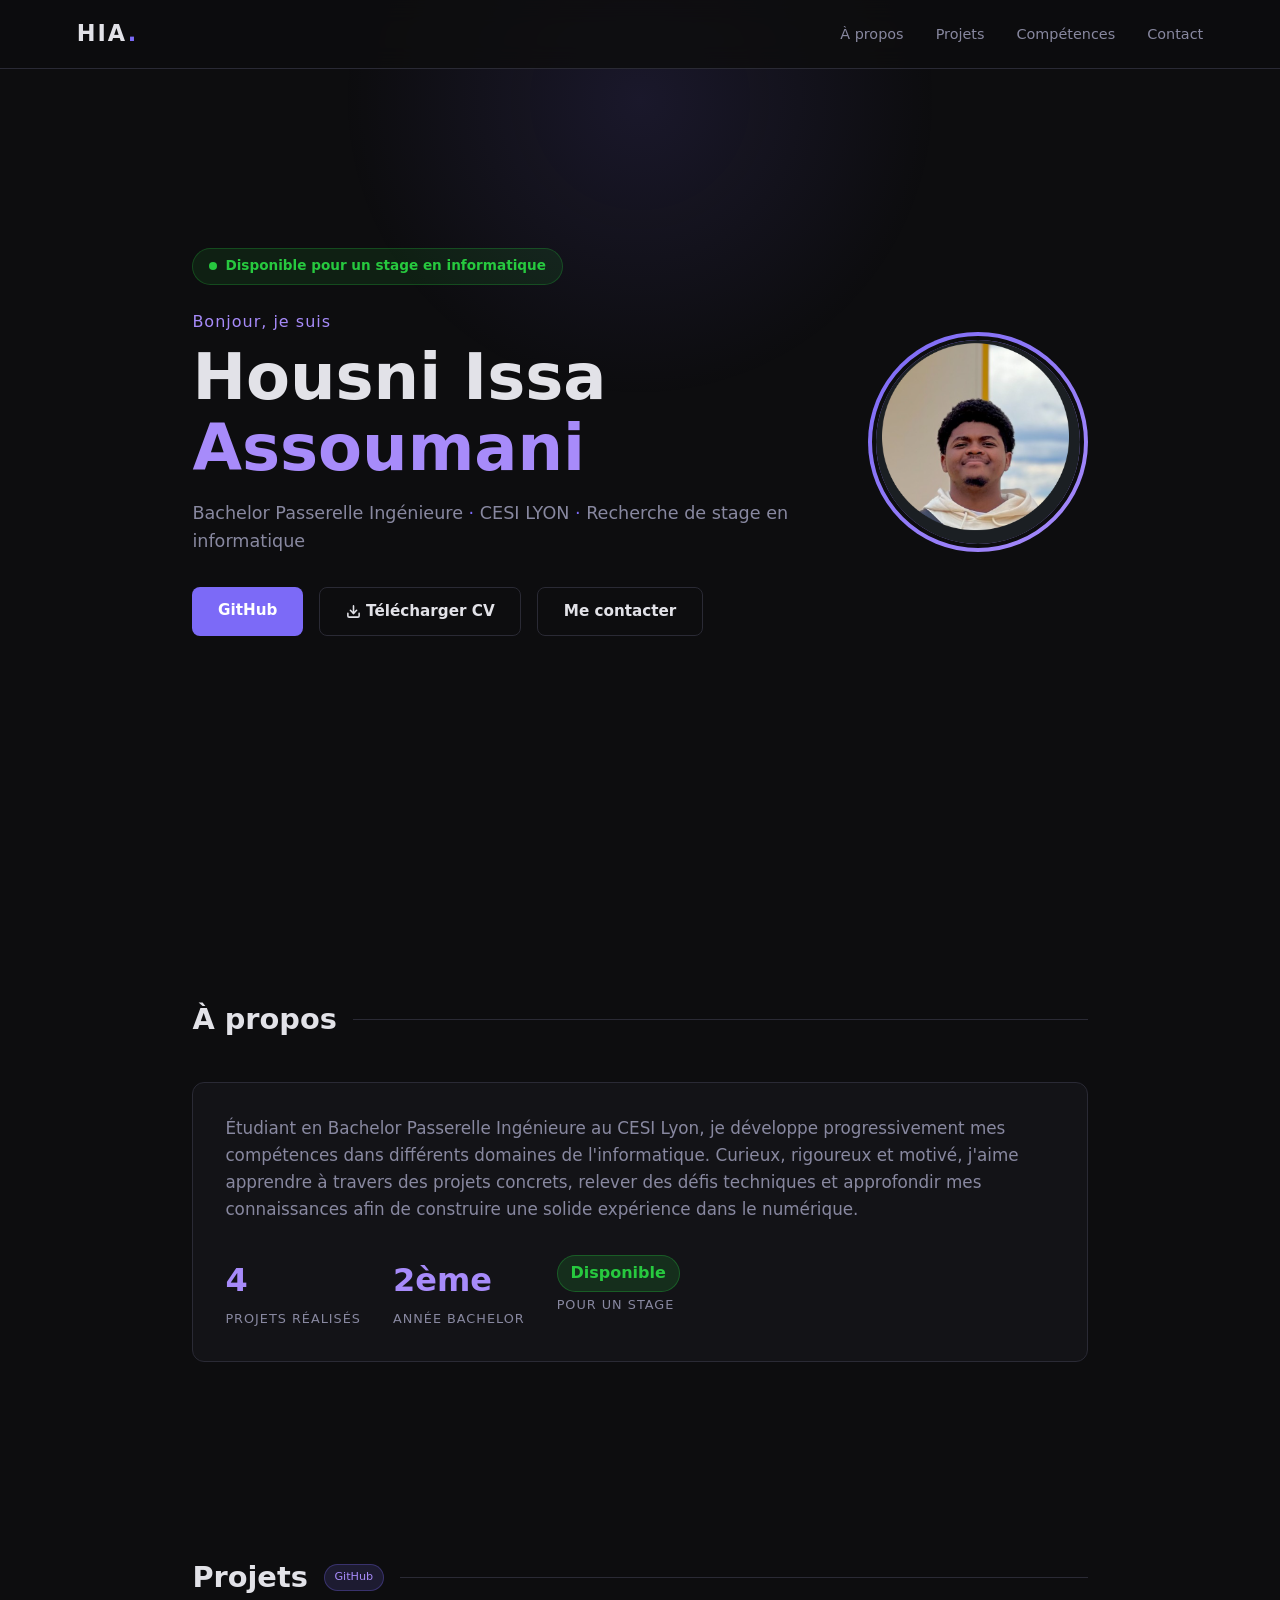
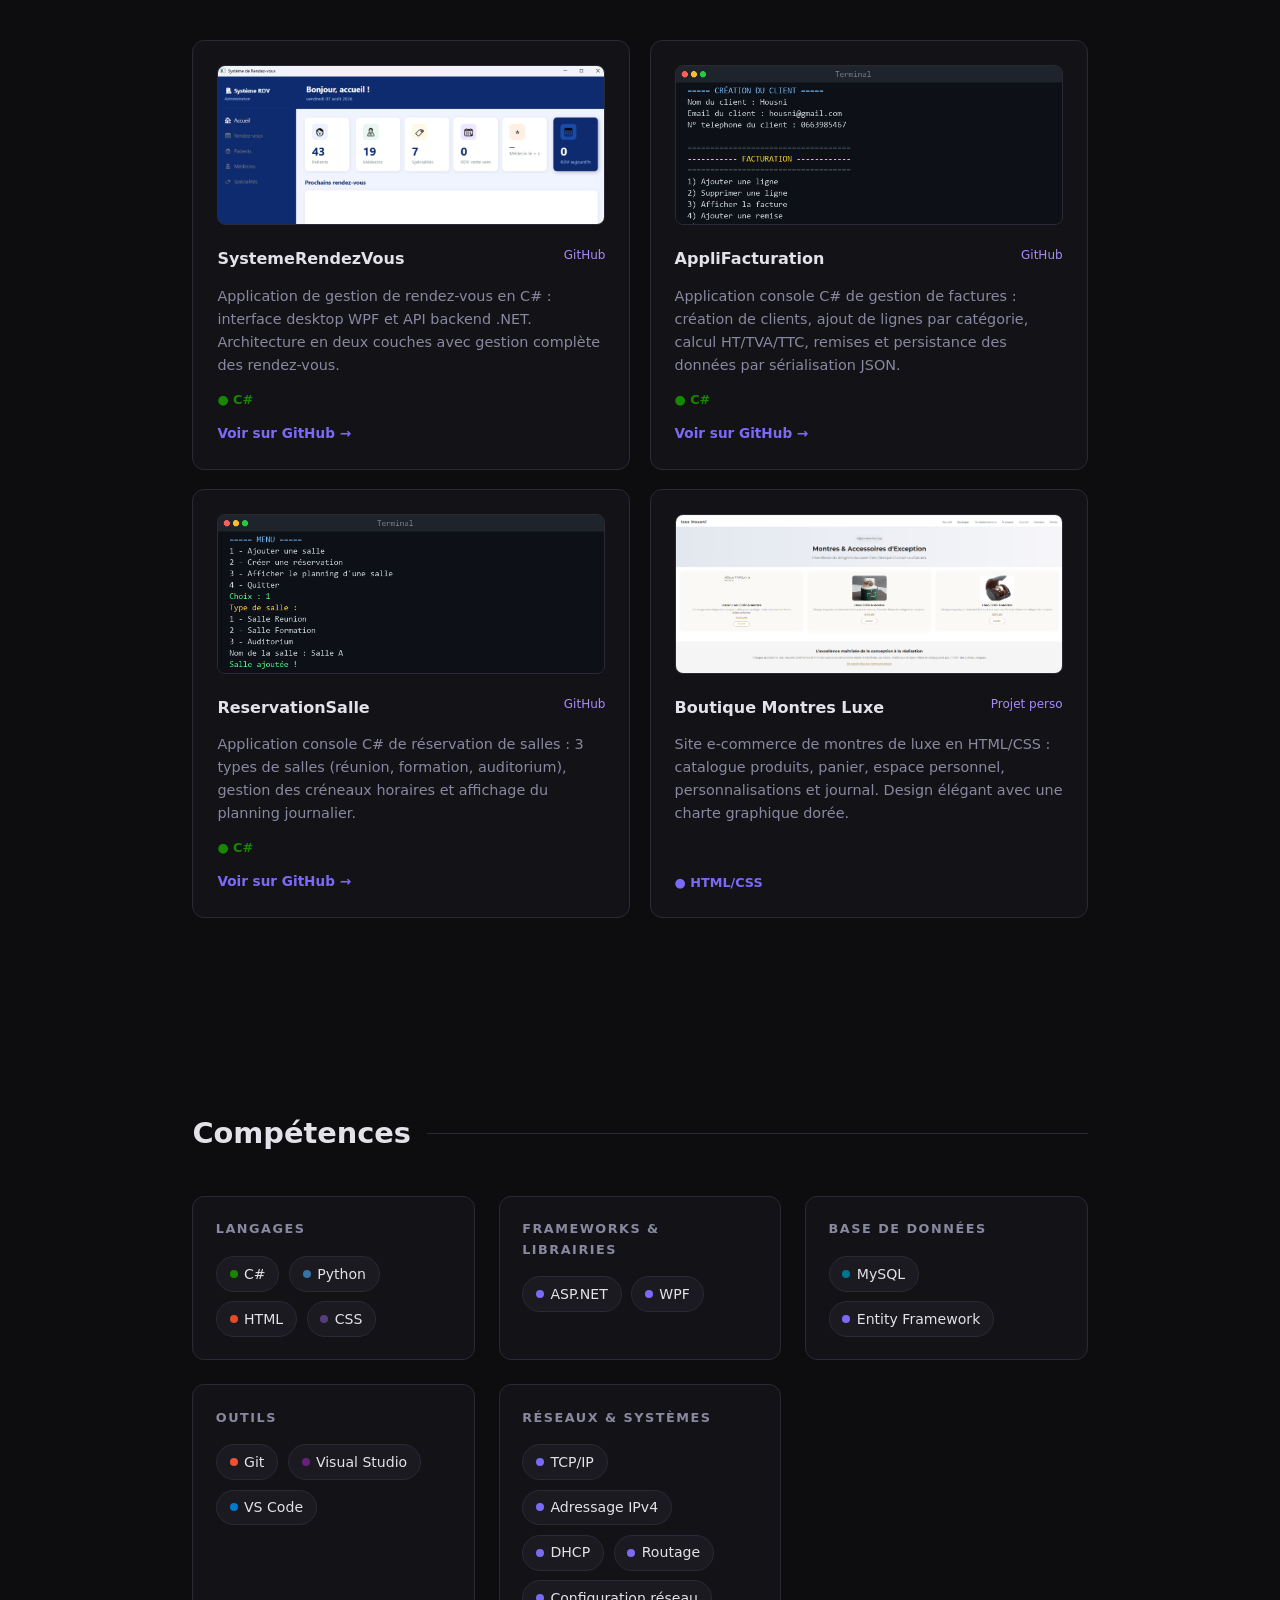
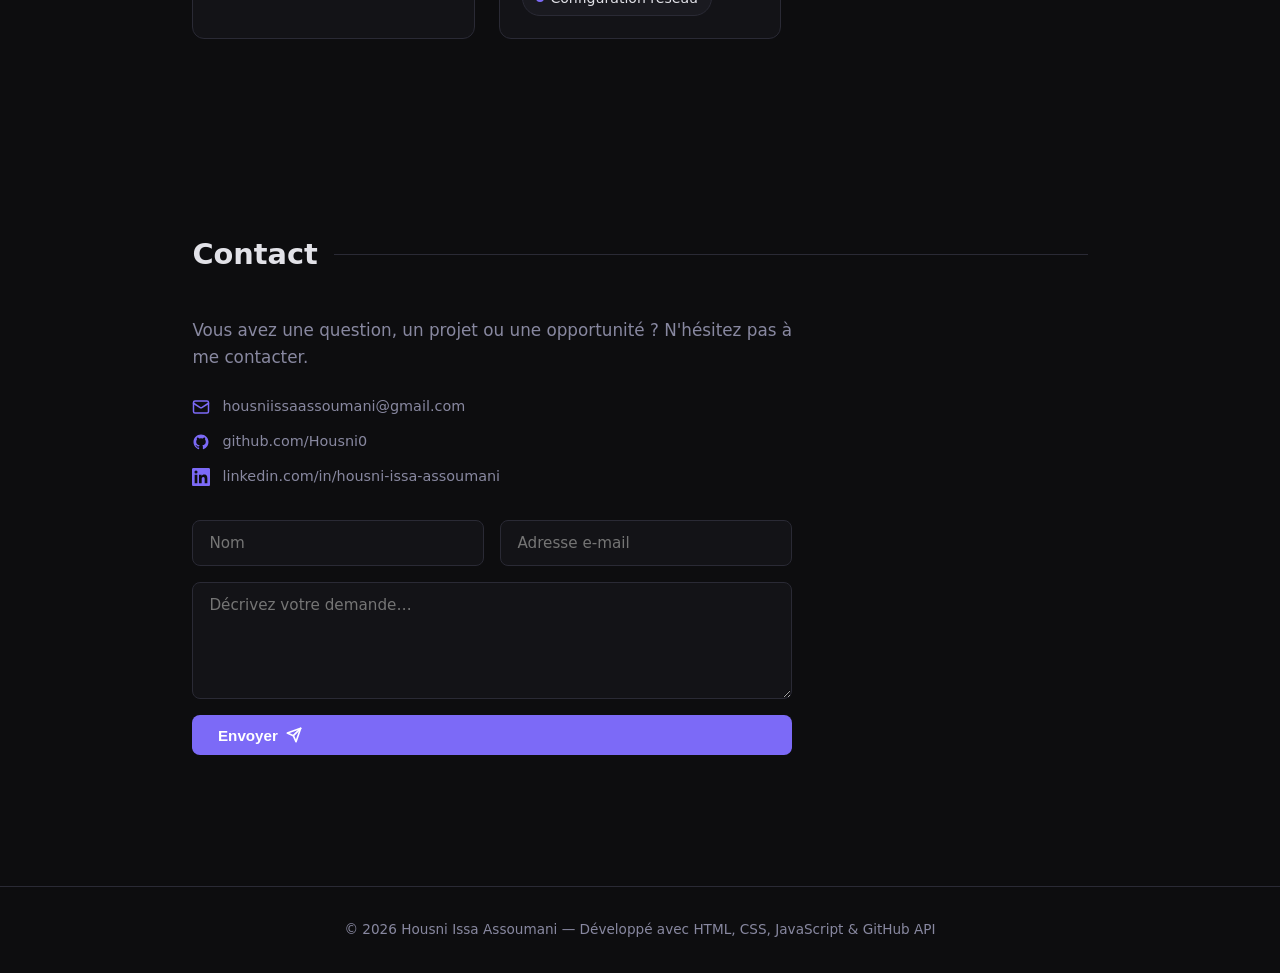
==== commit 6c20e0a9: "Update CV and portfolio: add network skills, remove Bac, fix interests" ====
--- a/index.html
+++ b/index.html
@@ -119,6 +119,17 @@
         </div>
       </div>
 
+      <div class="skill-category">
+        <h3 class="skill-cat-title">Réseaux & Systèmes</h3>
+        <div class="skill-badges">
+          <span class="skill-badge"><span class="skill-dot" style="background:#7c6af7"></span>TCP/IP</span>
+          <span class="skill-badge"><span class="skill-dot" style="background:#7c6af7"></span>Adressage IPv4</span>
+          <span class="skill-badge"><span class="skill-dot" style="background:#7c6af7"></span>DHCP</span>
+          <span class="skill-badge"><span class="skill-dot" style="background:#7c6af7"></span>Routage</span>
+          <span class="skill-badge"><span class="skill-dot" style="background:#7c6af7"></span>Configuration réseau</span>
+        </div>
+      </div>
+
     </div>
   </section>
 
